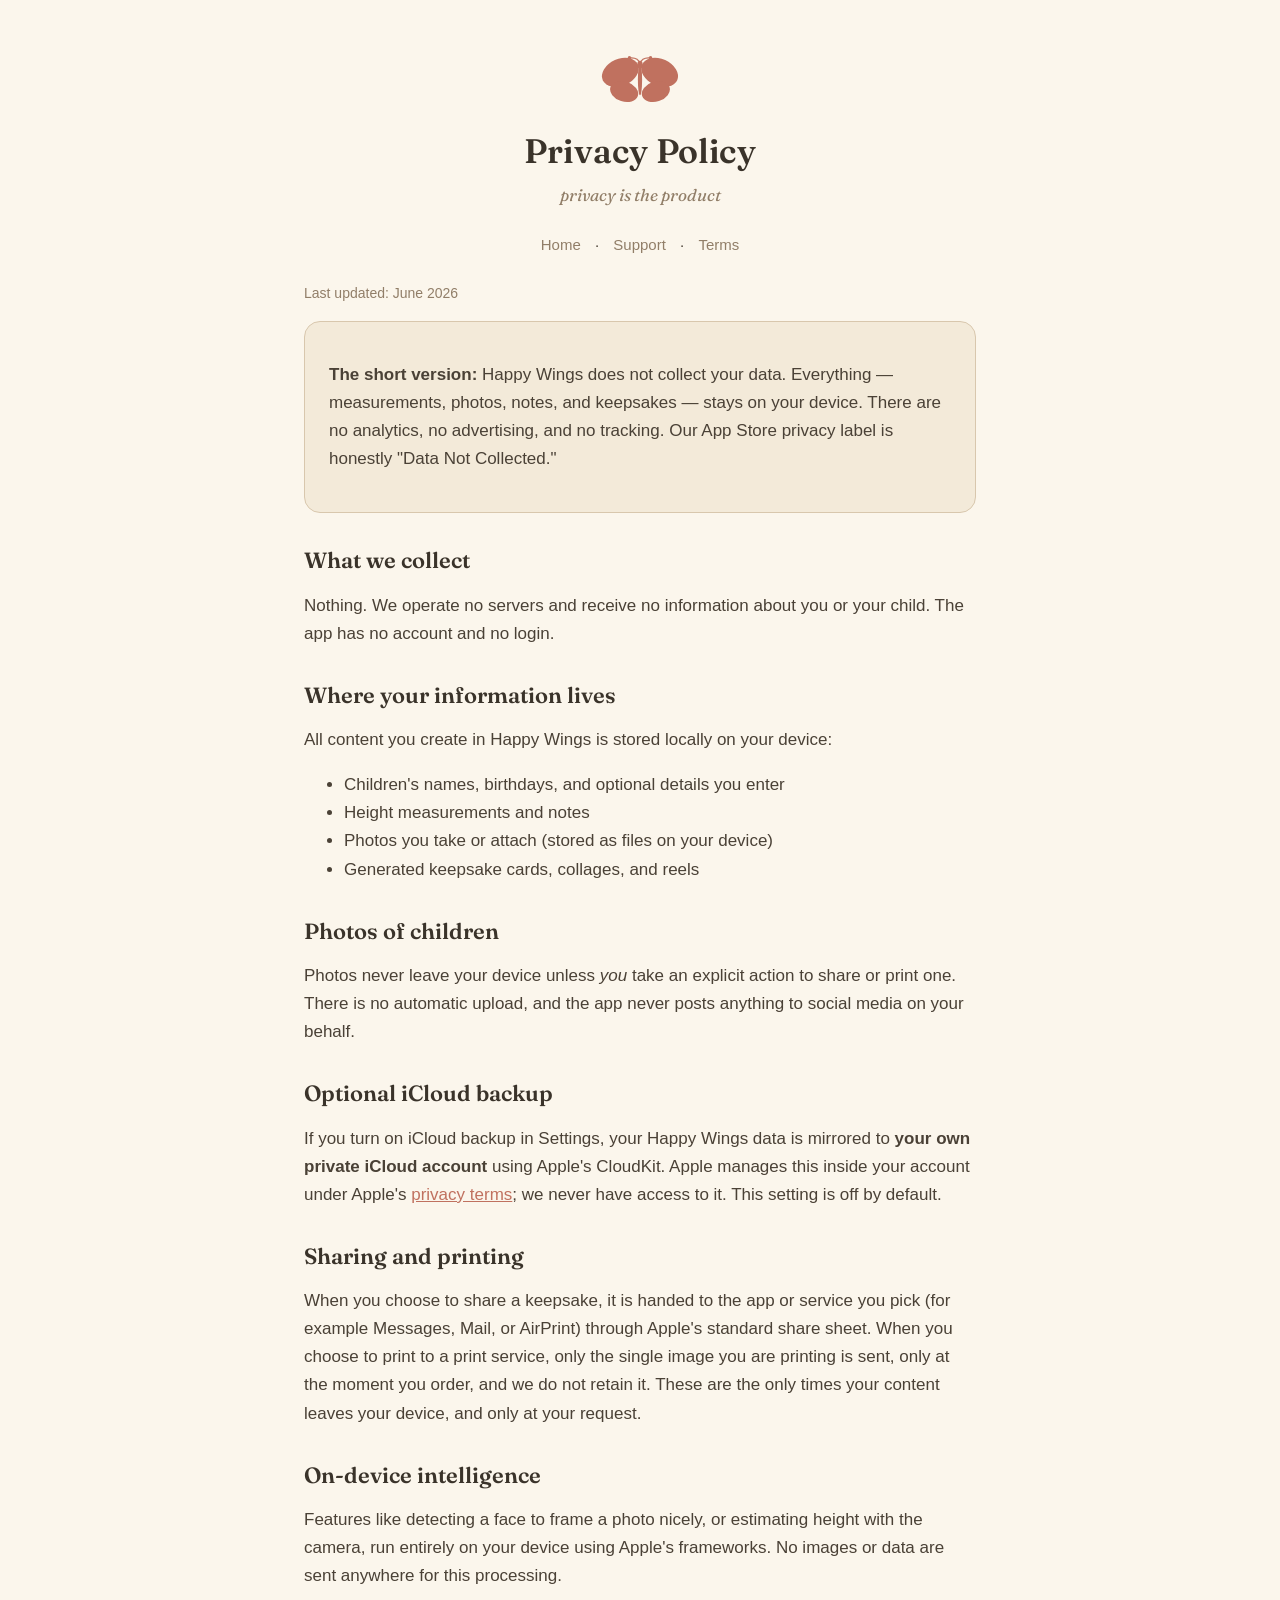
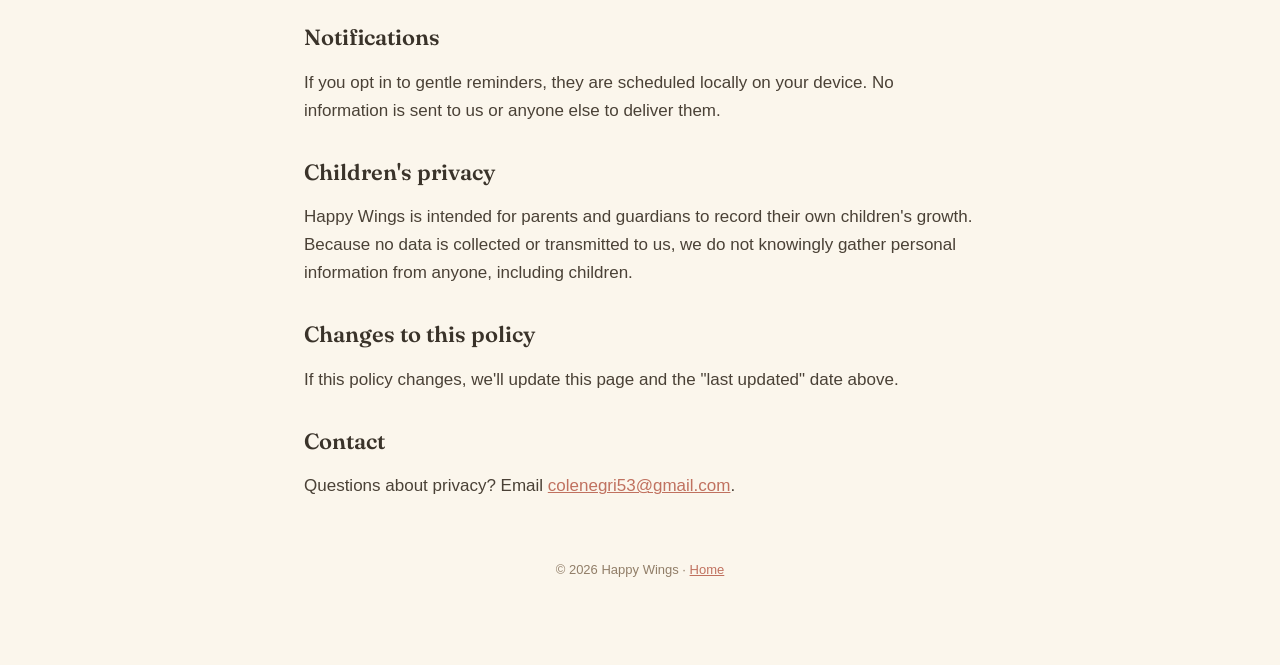
==== privacy.html @ c918661c "Happy Wings support, privacy, and terms pages" ====
<!DOCTYPE html>
<html lang="en">
<head>
<meta charset="UTF-8">
<meta name="viewport" content="width=device-width, initial-scale=1">
<title>Privacy Policy · Happy Wings</title>
<meta name="description" content="Happy Wings privacy policy — data is not collected; everything stays on your device.">
<link rel="preconnect" href="https://fonts.googleapis.com">
<link href="https://fonts.googleapis.com/css2?family=Fraunces:ital,opsz,wght@0,9..144,400;0,9..144,600;1,9..144,400&family=Caveat&display=swap" rel="stylesheet">
<link rel="stylesheet" href="style.css">
</head>
<body>
<div class="wrap">
  <header class="site">
    <a href="index.html" aria-label="Happy Wings home">
      <svg class="wings" viewBox="0 0 200 100" xmlns="http://www.w3.org/2000/svg" aria-hidden="true">
        <g fill="currentColor">
          <ellipse cx="141" cy="34" rx="40" ry="28" transform="rotate(24 141 34)"/>
          <ellipse cx="59" cy="34" rx="40" ry="28" transform="rotate(-24 59 34)"/>
          <ellipse cx="133" cy="74" rx="30" ry="21" transform="rotate(-18 133 74)"/>
          <ellipse cx="67" cy="74" rx="30" ry="21" transform="rotate(18 67 74)"/>
          <ellipse cx="100" cy="49" rx="4.4" ry="33"/>
          <ellipse cx="100" cy="18" rx="5.6" ry="8"/>
          <path d="M100 16 Q104 2 122 4" stroke="currentColor" stroke-width="2.4" fill="none" stroke-linecap="round"/>
          <path d="M100 16 Q96 2 78 4" stroke="currentColor" stroke-width="2.4" fill="none" stroke-linecap="round"/>
          <ellipse cx="122" cy="4" rx="3.6" ry="4"/>
          <ellipse cx="78" cy="4" rx="3.6" ry="4"/>
        </g>
      </svg>
    </a>
    <div class="brand">Privacy Policy</div>
    <p class="tagline">privacy is the product</p>
  </header>
  <nav class="top"><a href="index.html">Home</a> · <a href="support.html">Support</a> · <a href="terms.html">Terms</a></nav>

  <p class="muted">Last updated: June 2026</p>

  <div class="card">
    <p><strong>The short version:</strong> Happy Wings does not collect your data.
    Everything — measurements, photos, notes, and keepsakes — stays on your device.
    There are no analytics, no advertising, and no tracking. Our App Store privacy
    label is honestly "Data Not Collected."</p>
  </div>

  <h2>What we collect</h2>
  <p>Nothing. We operate no servers and receive no information about you or your
  child. The app has no account and no login.</p>

  <h2>Where your information lives</h2>
  <p>All content you create in Happy Wings is stored locally on your device:</p>
  <ul>
    <li>Children's names, birthdays, and optional details you enter</li>
    <li>Height measurements and notes</li>
    <li>Photos you take or attach (stored as files on your device)</li>
    <li>Generated keepsake cards, collages, and reels</li>
  </ul>

  <h2>Photos of children</h2>
  <p>Photos never leave your device unless <em>you</em> take an explicit action to
  share or print one. There is no automatic upload, and the app never posts anything
  to social media on your behalf.</p>

  <h2>Optional iCloud backup</h2>
  <p>If you turn on iCloud backup in Settings, your Happy Wings data is mirrored to
  <strong>your own private iCloud account</strong> using Apple's CloudKit. Apple
  manages this inside your account under Apple's
  <a href="https://www.apple.com/legal/privacy/">privacy terms</a>; we never have
  access to it. This setting is off by default.</p>

  <h2>Sharing and printing</h2>
  <p>When you choose to share a keepsake, it is handed to the app or service you
  pick (for example Messages, Mail, or AirPrint) through Apple's standard share
  sheet. When you choose to print to a print service, only the single image you are
  printing is sent, only at the moment you order, and we do not retain it. These are
  the only times your content leaves your device, and only at your request.</p>

  <h2>On-device intelligence</h2>
  <p>Features like detecting a face to frame a photo nicely, or estimating height
  with the camera, run entirely on your device using Apple's frameworks. No images
  or data are sent anywhere for this processing.</p>

  <h2>Notifications</h2>
  <p>If you opt in to gentle reminders, they are scheduled locally on your device.
  No information is sent to us or anyone else to deliver them.</p>

  <h2>Children's privacy</h2>
  <p>Happy Wings is intended for parents and guardians to record their own children's
  growth. Because no data is collected or transmitted to us, we do not knowingly
  gather personal information from anyone, including children.</p>

  <h2>Changes to this policy</h2>
  <p>If this policy changes, we'll update this page and the "last updated" date above.</p>

  <h2>Contact</h2>
  <p>Questions about privacy? Email <a href="mailto:colenegri53@gmail.com">colenegri53@gmail.com</a>.</p>

  <footer class="site">
    <p>© 2026 Happy Wings · <a href="index.html">Home</a></p>
  </footer>
</div>
</body>
</html>
---- style.css ----
:root {
  --paper: #F3EAD9;
  --paper-light: #FBF6EC;
  --frame-line: #CDBA9A;
  --card-border: #D8C7AD;
  --ink-heading: #3A332A;
  --ink-body: #4A4136;
  --ink-muted: #917E68;
  --rose-deep: #C0715F;
  --rose: #C97B6E;
  --sage: #8AA17F;
  --sage-pill: #DCE3CF;
  --sage-ink: #4F5E42;
}

* { box-sizing: border-box; }

html { -webkit-text-size-adjust: 100%; }

body {
  margin: 0;
  background: var(--paper-light);
  color: var(--ink-body);
  font-family: -apple-system, BlinkMacSystemFont, "Segoe UI", Roboto, Helvetica, Arial, sans-serif;
  font-size: 17px;
  line-height: 1.65;
}

.wrap {
  max-width: 720px;
  margin: 0 auto;
  padding: 40px 24px 72px;
}

header.site {
  text-align: center;
  padding: 16px 0 8px;
}

.wings {
  width: 96px;
  height: 48px;
  color: var(--rose-deep);
  display: inline-block;
}

.brand {
  font-family: "Fraunces", Georgia, "Times New Roman", serif;
  font-weight: 600;
  font-size: 34px;
  color: var(--ink-heading);
  margin: 10px 0 2px;
  letter-spacing: 0.2px;
}

.tagline {
  font-family: "Fraunces", Georgia, serif;
  font-style: italic;
  color: var(--ink-muted);
  margin: 0 0 8px;
}

nav.top {
  text-align: center;
  margin: 8px 0 24px;
  font-size: 15px;
}
nav.top a {
  color: var(--ink-muted);
  text-decoration: none;
  margin: 0 10px;
}
nav.top a:hover { color: var(--rose-deep); }

h1, h2, h3 {
  font-family: "Fraunces", Georgia, "Times New Roman", serif;
  color: var(--ink-heading);
  font-weight: 600;
  line-height: 1.25;
}
h1 { font-size: 30px; margin: 8px 0 6px; }
h2 { font-size: 22px; margin: 34px 0 10px; }
h3 { font-size: 18px; margin: 22px 0 6px; }

a { color: var(--rose-deep); }

.card {
  background: var(--paper);
  border: 1px solid var(--card-border);
  border-radius: 16px;
  padding: 22px 24px;
  margin: 16px 0;
}

.toc {
  list-style: none;
  padding: 0;
  margin: 8px 0 0;
}
.toc li { margin: 0; }
.toc a {
  display: flex;
  align-items: center;
  justify-content: space-between;
  gap: 12px;
  padding: 16px 18px;
  background: var(--paper);
  border: 1px solid var(--card-border);
  border-radius: 14px;
  margin-bottom: 12px;
  text-decoration: none;
  color: var(--ink-heading);
  font-weight: 600;
}
.toc a:hover { border-color: var(--rose-deep); }
.toc .desc { font-weight: 400; color: var(--ink-muted); font-size: 14px; }
.toc .chev { color: var(--ink-muted); font-size: 20px; }

.pill {
  display: inline-block;
  background: var(--sage-pill);
  color: var(--sage-ink);
  border-radius: 999px;
  padding: 4px 12px;
  font-size: 13px;
  font-weight: 600;
}

.muted { color: var(--ink-muted); font-size: 14px; }

hr {
  border: none;
  border-top: 1px solid var(--frame-line);
  margin: 28px 0;
  opacity: 0.6;
}

footer.site {
  text-align: center;
  color: var(--ink-muted);
  font-size: 13px;
  padding-top: 28px;
}

.signature {
  font-family: "Caveat", "Fraunces", cursive, serif;
  font-size: 22px;
  color: var(--ink-heading);
  opacity: 0.85;
}

code, .mono { font-family: ui-monospace, SFMono-Regular, Menlo, monospace; font-size: 0.9em; }
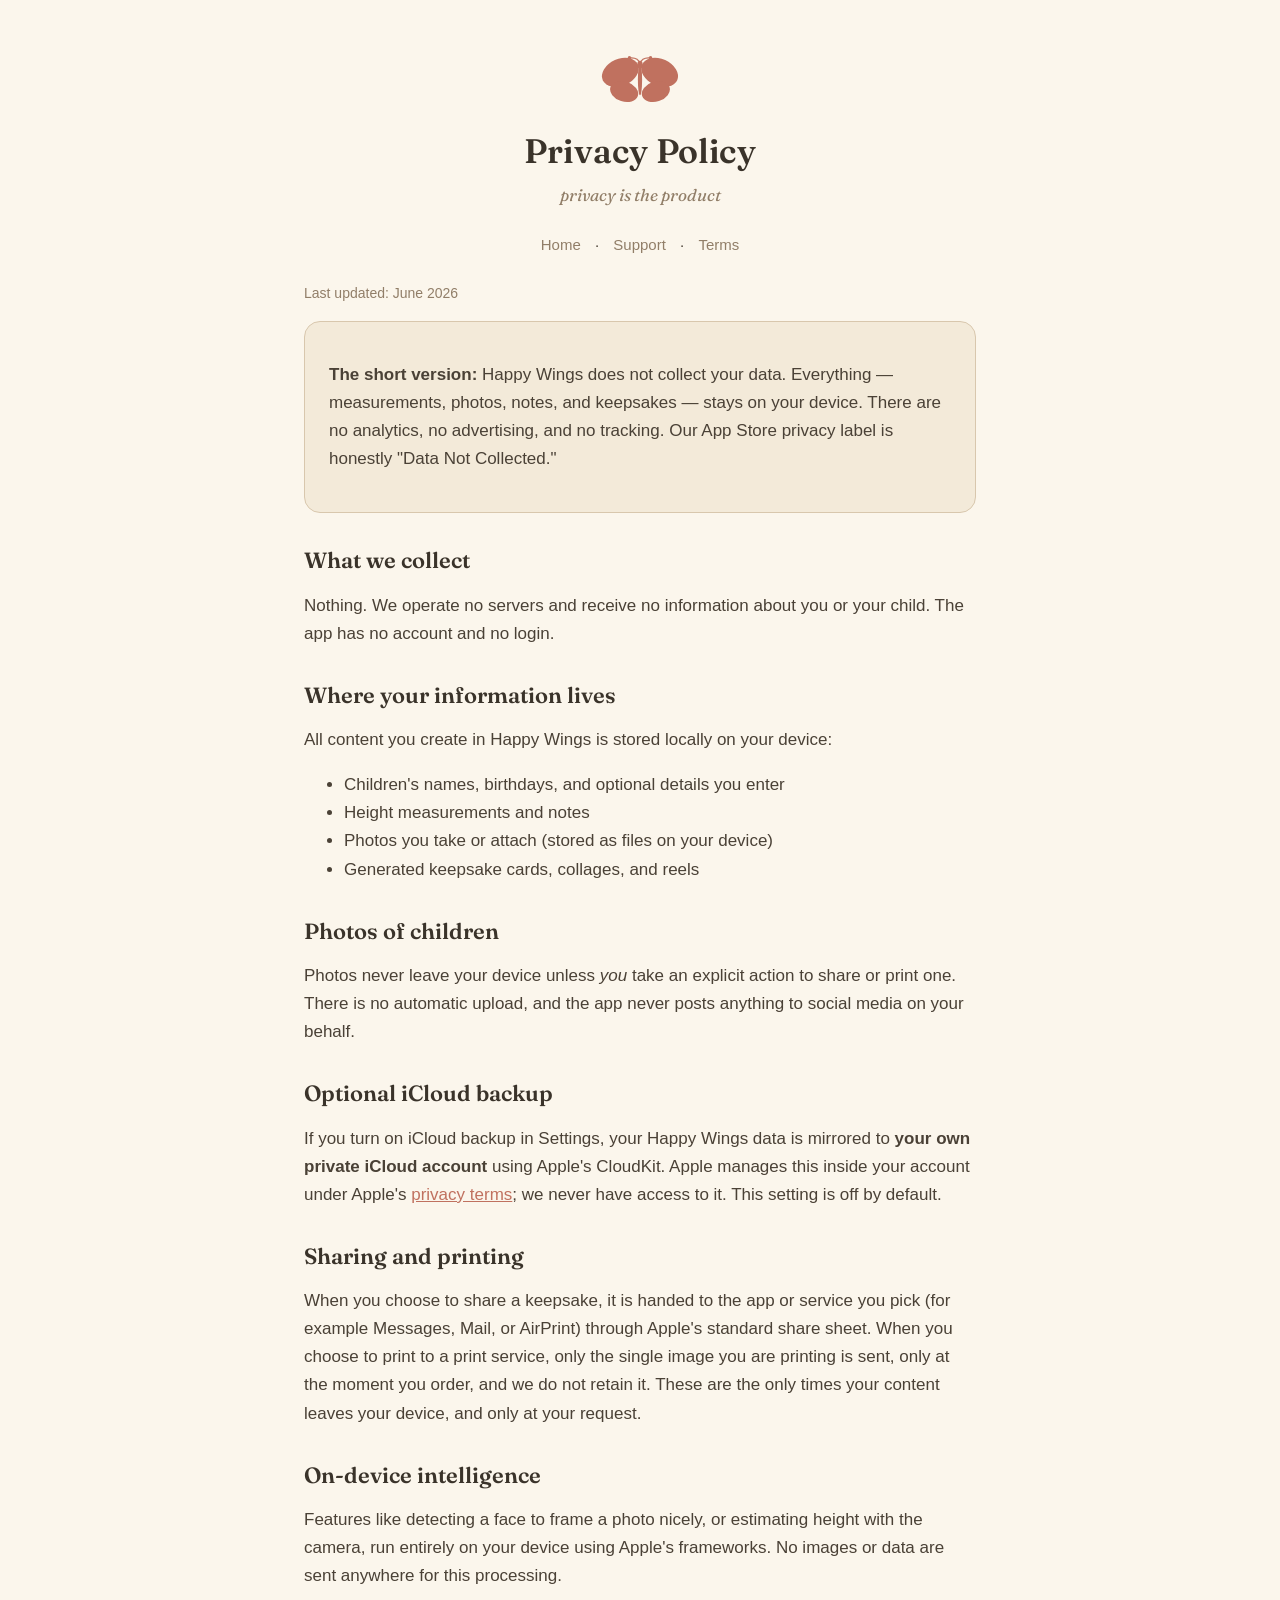
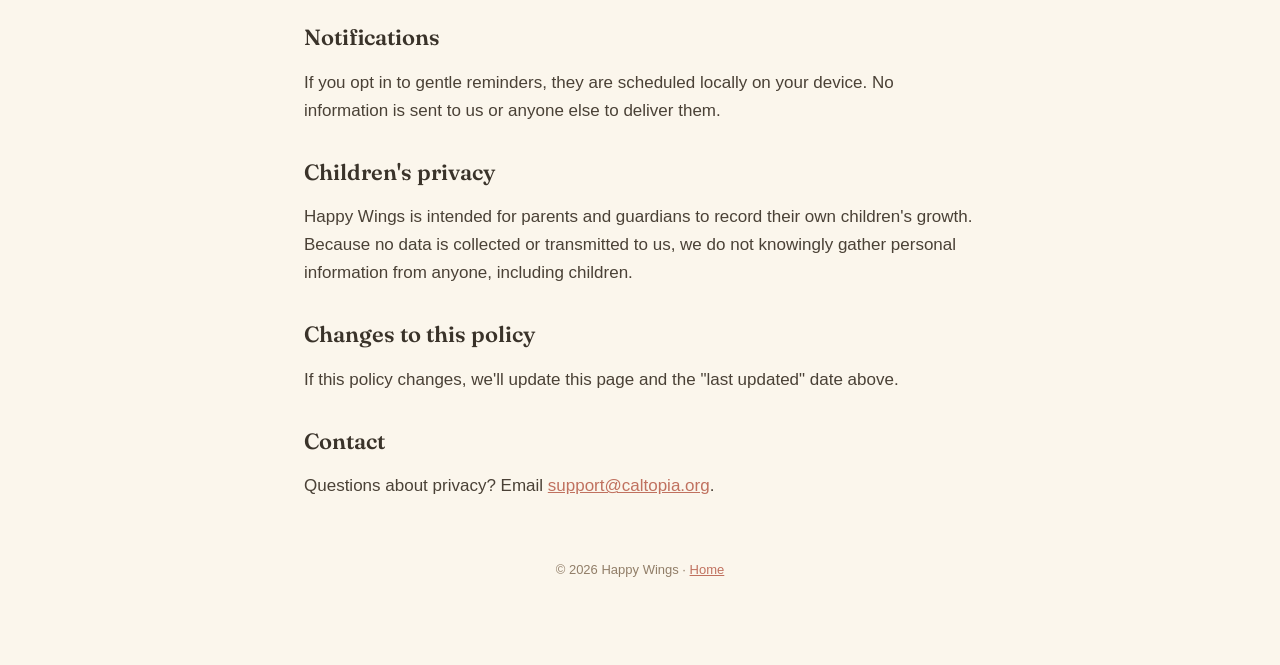
==== commit 854704a9: "Update support contact to support@caltopia.org" ====
--- a/privacy.html
+++ b/privacy.html
@@ -92,7 +92,7 @@
   <p>If this policy changes, we'll update this page and the "last updated" date above.</p>
 
   <h2>Contact</h2>
-  <p>Questions about privacy? Email <a href="mailto:colenegri53@gmail.com">colenegri53@gmail.com</a>.</p>
+  <p>Questions about privacy? Email <a href="mailto:support@caltopia.org">support@caltopia.org</a>.</p>
 
   <footer class="site">
     <p>© 2026 Happy Wings · <a href="index.html">Home</a></p>
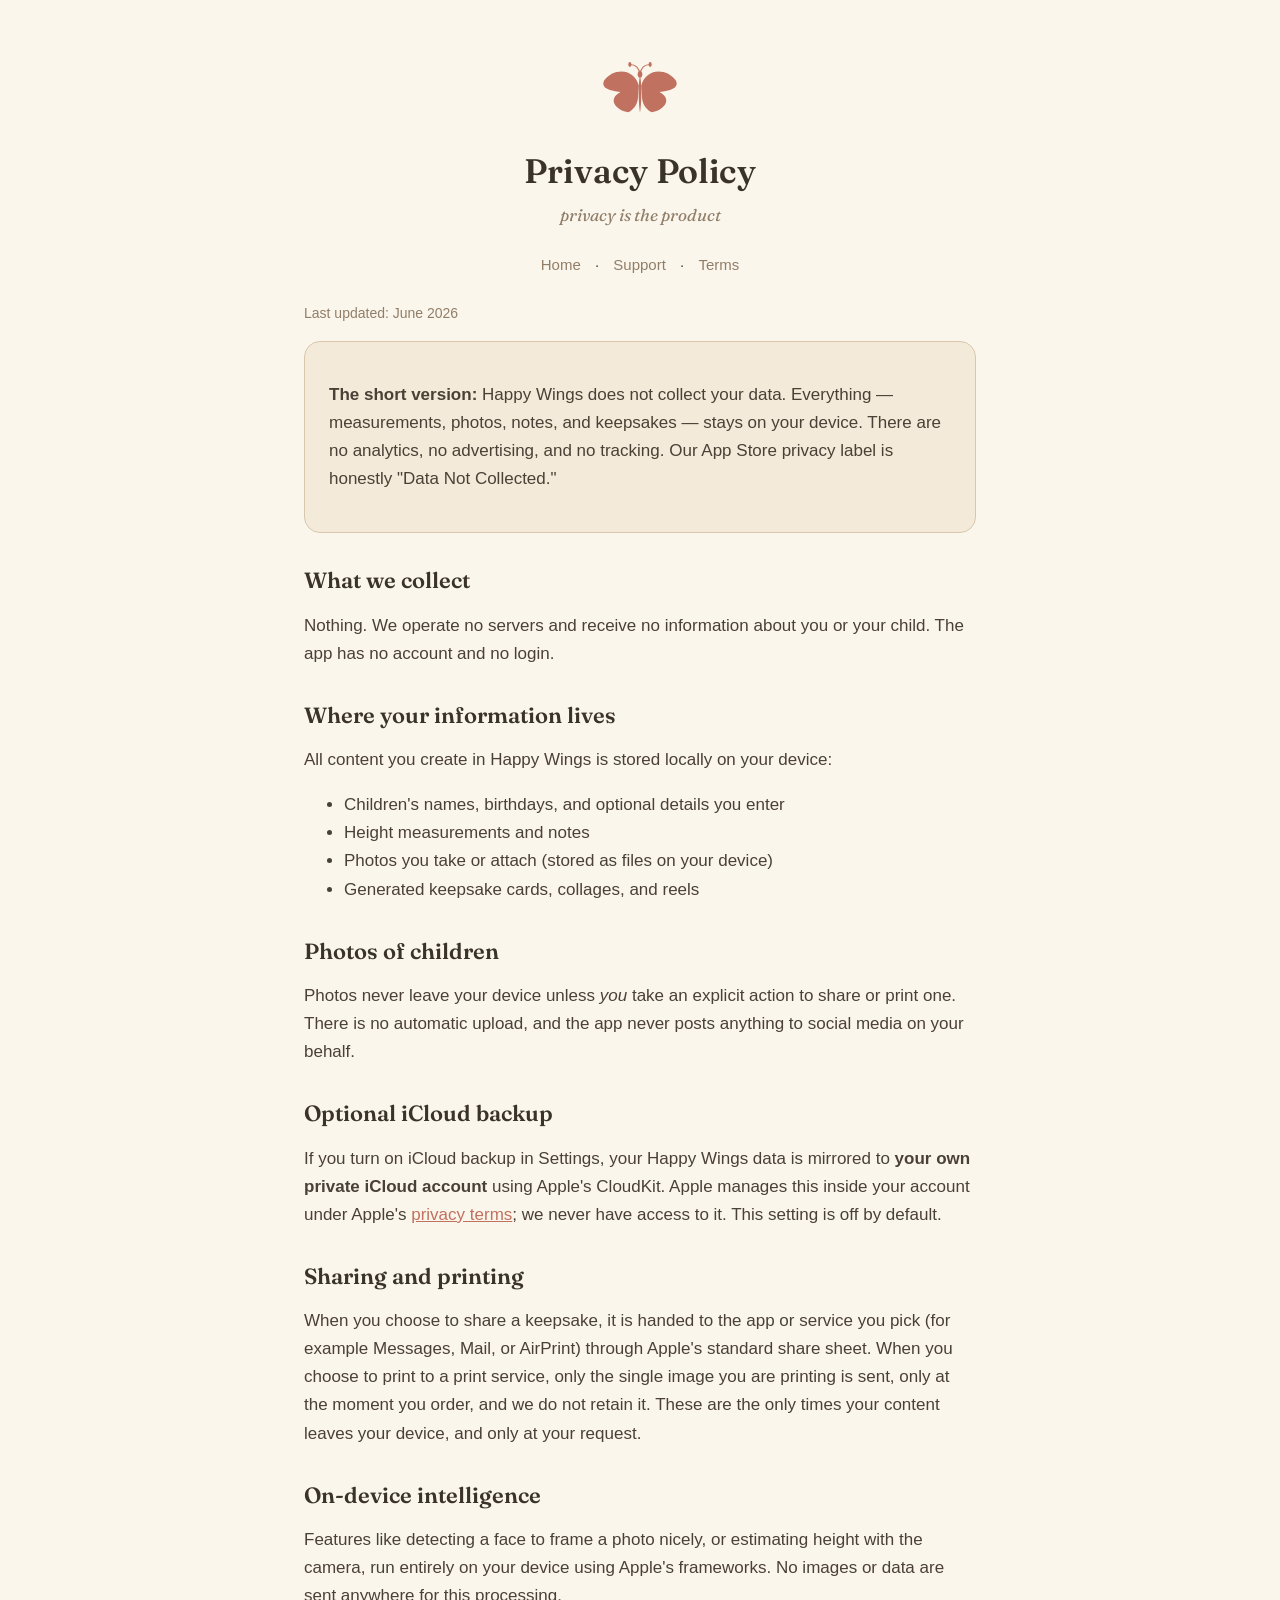
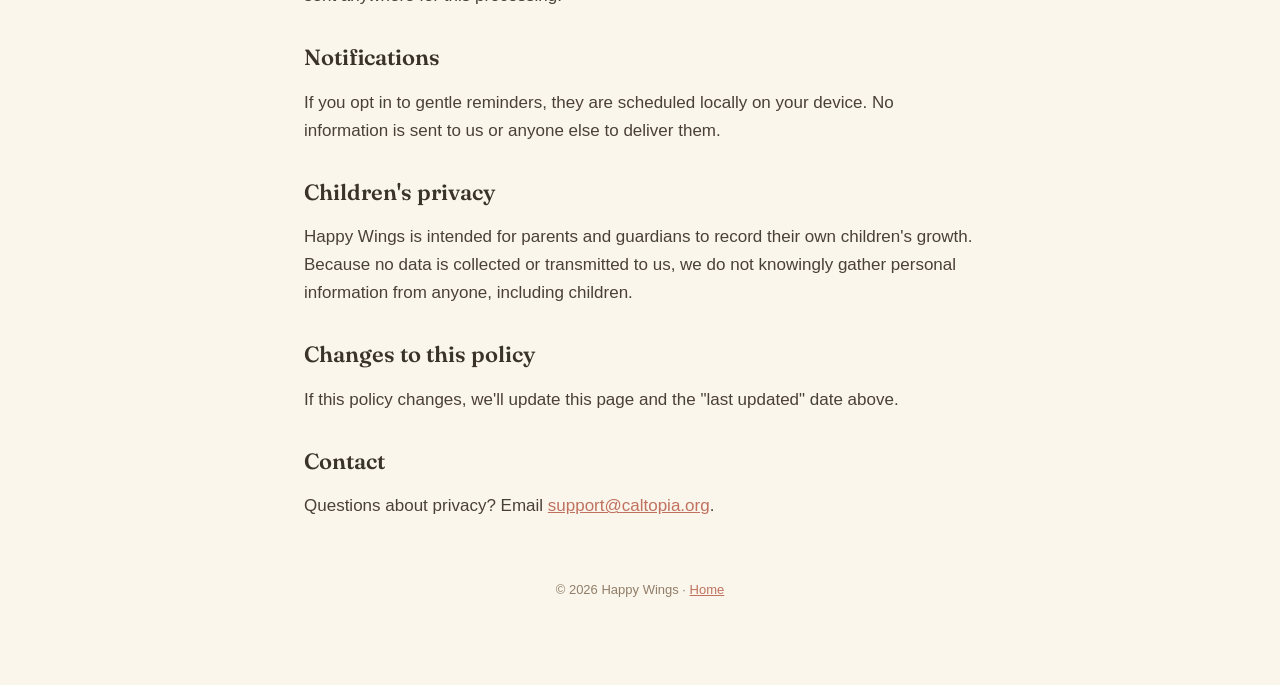
==== commit 26017651: "More artful butterfly logo" ====
--- a/privacy.html
+++ b/privacy.html
@@ -13,20 +13,18 @@
 <div class="wrap">
   <header class="site">
     <a href="index.html" aria-label="Happy Wings home">
-      <svg class="wings" viewBox="0 0 200 100" xmlns="http://www.w3.org/2000/svg" aria-hidden="true">
-        <g fill="currentColor">
-          <ellipse cx="141" cy="34" rx="40" ry="28" transform="rotate(24 141 34)"/>
-          <ellipse cx="59" cy="34" rx="40" ry="28" transform="rotate(-24 59 34)"/>
-          <ellipse cx="133" cy="74" rx="30" ry="21" transform="rotate(-18 133 74)"/>
-          <ellipse cx="67" cy="74" rx="30" ry="21" transform="rotate(18 67 74)"/>
-          <ellipse cx="100" cy="49" rx="4.4" ry="33"/>
-          <ellipse cx="100" cy="18" rx="5.6" ry="8"/>
-          <path d="M100 16 Q104 2 122 4" stroke="currentColor" stroke-width="2.4" fill="none" stroke-linecap="round"/>
-          <path d="M100 16 Q96 2 78 4" stroke="currentColor" stroke-width="2.4" fill="none" stroke-linecap="round"/>
-          <ellipse cx="122" cy="4" rx="3.6" ry="4"/>
-          <ellipse cx="78" cy="4" rx="3.6" ry="4"/>
-        </g>
-      </svg>
+      <svg class="wings" viewBox="0 0 200 130" xmlns="http://www.w3.org/2000/svg" aria-hidden="true">
+      <g fill="currentColor">
+        <path d="M 102.25 56.84 C 112.00 20.57 152.50 23.36 169.00 46.61 C 176.50 62.42 155.50 66.14 137.50 68.93 C 164.50 83.81 145.00 104.27 122.50 107.99 C 109.00 100.55 103.75 88.46 103.75 76.37 L 102.25 56.84 Z"/>
+        <path d="M 97.75 56.84 C 88.00 20.57 47.50 23.36 31.00 46.61 C 23.50 62.42 44.50 66.14 62.50 68.93 C 35.50 83.81 55.00 104.27 77.50 107.99 C 91.00 100.55 96.25 88.46 96.25 76.37 L 97.75 56.84 Z"/>
+        <path d="M 100.00 36.38 C 104.50 58.70 102.25 95.90 100.00 108.92 C 97.75 95.90 95.50 58.70 100.00 36.38 Z"/>
+        <ellipse cx="100.00" cy="34.99" rx="4.50" ry="6.04"/>
+        <path d="M 100.00 34.52 Q 103.00 15.92 119.50 15.92" stroke="currentColor" stroke-width="2.2" fill="none" stroke-linecap="round"/>
+        <path d="M 100.00 34.52 Q 97.00 15.92 80.50 15.92" stroke="currentColor" stroke-width="2.2" fill="none" stroke-linecap="round"/>
+        <ellipse cx="119.50" cy="15.92" rx="3.00" ry="4.65"/>
+        <ellipse cx="80.50" cy="15.92" rx="3.00" ry="4.65"/>
+      </g>
+    </svg>
     </a>
     <div class="brand">Privacy Policy</div>
     <p class="tagline">privacy is the product</p>
--- a/style.css
+++ b/style.css
@@ -38,8 +38,8 @@
 }
 
 .wings {
-  width: 96px;
-  height: 48px;
+  width: 104px;
+  height: 68px;
   color: var(--rose-deep);
   display: inline-block;
 }
